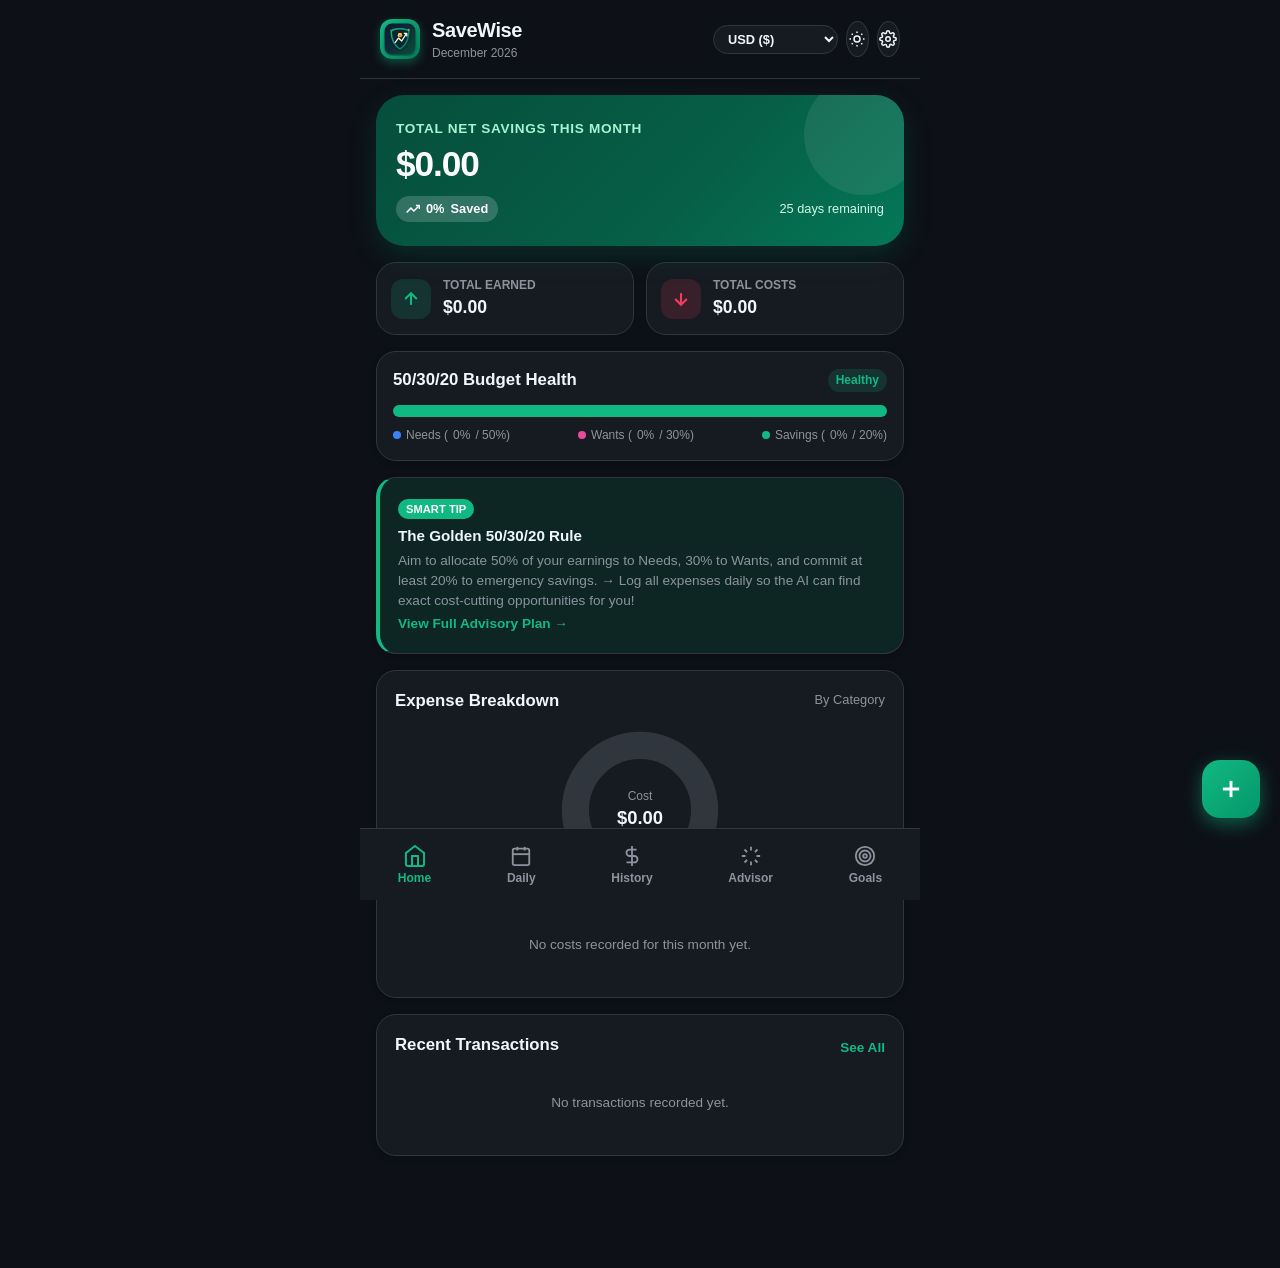
==== www/index.html @ 04291420 "feat: initial commit for SaveWise app" ====
<!DOCTYPE html>
<html lang="en">
<head>
  <meta charset="UTF-8">
  <meta name="viewport" content="width=device-width, initial-scale=1.0, maximum-scale=1.0, user-scalable=no, viewport-fit=cover">
  <meta name="theme-color" content="#10b981">
  <meta name="apple-mobile-web-app-capable" content="yes">
  <meta name="apple-mobile-web-app-status-bar-style" content="black-translucent">
  <title>SaveWise: Smart Finance &amp; Budget Planner</title>
  <link rel="manifest" href="manifest.json">
  <link rel="stylesheet" href="styles.css">
</head>
<body class="dark-theme">
  <div id="app" class="app-container">

    <!-- Top App Bar -->
    <header class="top-bar">
      <div class="brand">
        <div class="brand-icon">
          <img src="icons/logo.svg" alt="SaveWise Logo" width="34" height="34" style="display:block;border-radius:8px;">
        </div>
        <div>
          <h1 class="app-title">SaveWise</h1>
          <span class="app-subtitle" id="currentDateDisplay">October 2026</span>
        </div>
      </div>
      <div class="top-actions">
        <select id="currencySelector" class="currency-select" title="Change Currency">
          <option value="$" selected>USD ($)</option>
          <option value="৳">BDT (৳)</option>
          <option value="₹">INR (₹)</option>
          <option value="€">EUR (€)</option>
          <option value="£">GBP (£)</option>
          <option value="₨">PKR (₨)</option>
          <option value="C$">CAD (C$)</option>
          <option value="A$">AUD (A$)</option>
          <option value="د.إ">AED (د.إ)</option>
        </select>
        <button id="themeToggleBtn" class="icon-btn" title="Toggle Theme" aria-label="Toggle Theme">
          <svg class="sun-icon" viewBox="0 0 24 24" fill="none" stroke="currentColor" stroke-width="2"><circle cx="12" cy="12" r="4"/><path d="M12 2v2M12 20v2M4.93 4.93l1.41 1.41M17.66 17.66l1.41 1.41M2 12h2M20 12h2M6.34 17.66l-1.41 1.41M19.07 4.93l-1.41 1.41"/></svg>
        </button>
        <button id="settingsBtn" class="icon-btn" title="Settings & Backup" aria-label="Settings">
          <svg viewBox="0 0 24 24" fill="none" stroke="currentColor" stroke-width="2"><circle cx="12" cy="12" r="3"/><path d="M19.4 15a1.65 1.65 0 0 0 .33 1.82l.06.06a2 2 0 0 1 0 2.83 2 2 0 0 1-2.83 0l-.06-.06a1.65 1.65 0 0 0-1.82-.33 1.65 1.65 0 0 0-1 1.51V21a2 2 0 0 1-2 2 2 2 0 0 1-2-2v-.09A1.65 1.65 0 0 0 9 19.4a1.65 1.65 0 0 0-1.82.33l-.06.06a2 2 0 0 1-2.83 0 2 2 0 0 1 0-2.83l.06-.06a1.65 1.65 0 0 0 .33-1.82 1.65 1.65 0 0 0-1.51-1H3a2 2 0 0 1-2-2 2 2 0 0 1 2-2h.09A1.65 1.65 0 0 0 4.6 9a1.65 1.65 0 0 0-.33-1.82l-.06-.06a2 2 0 0 1 0-2.83 2 2 0 0 1 2.83 0l.06.06a1.65 1.65 0 0 0 1.82.33H9a1.65 1.65 0 0 0 1-1.51V3a2 2 0 0 1 2-2 2 2 0 0 1 2 2v.09a1.65 1.65 0 0 0 1 1.51 1.65 1.65 0 0 0 1.82-.33l.06-.06a2 2 0 0 1 2.83 0 2 2 0 0 1 0 2.83l-.06.06a1.65 1.65 0 0 0-.33 1.82V9a1.65 1.65 0 0 0 1.51 1H21a2 2 0 0 1 2 2 2 2 0 0 1-2 2h-.09a1.65 1.65 0 0 0-1.51 1z"/></svg>
        </button>
      </div>
    </header>

    <!-- Main Content Area -->
    <main class="content-area">

      <!-- TAB 1: DASHBOARD -->
      <section id="tab-dashboard" class="tab-pane active">
        <!-- Monthly Financial Cards -->
        <div class="balance-card">
          <div class="balance-label">Total Net Savings this Month</div>
          <div class="balance-amount" id="netSavingsDisplay">$0.00</div>
          <div class="balance-meta">
            <span class="savings-badge" id="savingsRateBadge">
              <svg viewBox="0 0 24 24" fill="none" stroke="currentColor" stroke-width="2.5"><polyline points="23 6 13.5 15.5 8.5 10.5 1 18"/><polyline points="17 6 23 6 23 12"/></svg>
              <span id="savingsRateDisplay">0%</span> Saved
            </span>
            <span class="days-left" id="daysLeftDisplay">30 days left</span>
          </div>
        </div>

        <!-- Earn vs Cost summary cards -->
        <div class="metric-grid">
          <div class="metric-card earn-card" id="filterEarnCard">
            <div class="metric-icon-wrap earn-icon">
              <svg viewBox="0 0 24 24" fill="none" stroke="currentColor" stroke-width="2.5"><line x1="12" y1="19" x2="12" y2="5"/><polyline points="5 12 12 5 19 12"/></svg>
            </div>
            <div>
              <div class="metric-title">Total Earned</div>
              <div class="metric-value" id="totalEarnDisplay">$0.00</div>
            </div>
          </div>
          <div class="metric-card cost-card" id="filterCostCard">
            <div class="metric-icon-wrap cost-icon">
              <svg viewBox="0 0 24 24" fill="none" stroke="currentColor" stroke-width="2.5"><line x1="12" y1="5" x2="12" y2="19"/><polyline points="19 12 12 19 5 12"/></svg>
            </div>
            <div>
              <div class="metric-title">Total Costs</div>
              <div class="metric-value" id="totalCostDisplay">$0.00</div>
            </div>
          </div>
        </div>

        <!-- 50/30/20 Rule Progress Card -->
        <div class="card rule-card">
          <div class="card-header">
            <h3>50/30/20 Budget Health</h3>
            <span class="badge info" id="budgetHealthBadge">On Track</span>
          </div>
          <div class="budget-split-bars">
            <div class="split-segment needs-segment" id="needsBar" style="width: 50%" title="Needs"></div>
            <div class="split-segment wants-segment" id="wantsBar" style="width: 30%" title="Wants"></div>
            <div class="split-segment savings-segment" id="savingsBar" style="width: 20%" title="Savings"></div>
          </div>
          <div class="rule-legend">
            <div class="legend-item"><span class="dot needs-dot"></span> Needs (<span id="needsPctDisplay">0%</span> / 50%)</div>
            <div class="legend-item"><span class="dot wants-dot"></span> Wants (<span id="wantsPctDisplay">0%</span> / 30%)</div>
            <div class="legend-item"><span class="dot savings-dot"></span> Savings (<span id="savingsPctDisplay">0%</span> / 20%)</div>
          </div>
        </div>

        <!-- Quick AI Savings Alert Banner -->
        <div class="card tip-banner" id="dashboardHeroTip">
          <div class="tip-banner-header">
            <div class="tip-chip" id="dashboardTipBadge">Savings Advisor</div>
          </div>
          <div class="tip-banner-body">
            <h4 id="dashboardTipTitle">Smart Advice Loading...</h4>
            <p id="dashboardTipMsg">Start adding your earnings and daily expenses to receive customized cost-cutting suggestions!</p>
          </div>
          <button class="text-link-btn" id="seeAllTipsBtn">View Full Advisory Plan &rarr;</button>
        </div>

        <!-- Category Spending Chart Card -->
        <div class="card chart-card">
          <div class="card-header">
            <h3>Expense Breakdown</h3>
            <span class="subtext">By Category</span>
          </div>
          <div class="chart-container">
            <svg id="categoryDonutChart" viewBox="0 0 100 100" class="donut-svg"></svg>
            <div id="chartCenterText" class="donut-center-text">
              <span class="chart-total-label">Cost</span>
              <span class="chart-total-amount" id="chartTotalAmount">$0</span>
            </div>
          </div>
          <div id="categoryLegendList" class="category-legend-list"></div>
        </div>

        <!-- Recent Transactions -->
        <div class="card">
          <div class="card-header">
            <h3>Recent Transactions</h3>
            <button class="text-link-btn" id="viewAllTxBtn">See All</button>
          </div>
          <div id="recentTxList" class="transaction-list">
            <div class="empty-state">No transactions yet. Tap + to add!</div>
          </div>
        </div>
      </section>

      <!-- TAB 2: DAILY EXPENSES -->
      <section id="tab-daily" class="tab-pane">
        <!-- Daily Tracker Card -->
        <div class="card daily-hero-card">
          <div class="daily-hero-header">
            <div>
              <span class="daily-hero-badge">Today's Expense Tracker</span>
              <h2 id="todayDateHeading">Today</h2>
            </div>
            <button id="editDailyLimitBtn" class="pill-btn" title="Edit Daily Budget">
              Limit: <span id="dailyLimitVal">$25.00</span> ✎
            </button>
          </div>

          <div class="daily-meter">
            <div class="meter-bar">
              <div id="dailySpentBar" class="meter-fill" style="width: 0%"></div>
            </div>
            <div class="meter-stats">
              <div>
                <span class="label">Spent Today:</span>
                <span class="val text-cost" id="todaySpentVal">$0.00</span>
              </div>
              <div>
                <span class="label">Remaining:</span>
                <span class="val text-earn" id="todayRemainingVal">$25.00</span>
              </div>
            </div>
          </div>
        </div>

        <!-- Fast 1-Tap Daily Expense Buttons -->
        <div class="card">
          <div class="card-header">
            <h3>Quick Daily Logging</h3>
            <span class="subtext">1-Tap Frequent Costs</span>
          </div>
          <div class="quick-chips-grid">
            <button class="quick-chip" data-cat="Dining Out" data-name="Coffee / Tea" data-amount="3">
              ☕ Coffee/Tea
            </button>
            <button class="quick-chip" data-cat="Dining Out" data-name="Lunch" data-amount="10">
              🍱 Lunch
            </button>
            <button class="quick-chip" data-cat="Groceries" data-name="Daily Groceries" data-amount="15">
              🛒 Groceries
            </button>
            <button class="quick-chip" data-cat="Transport & Fuel" data-name="Bus/Train/Taxi" data-amount="5">
              🚌 Transport
            </button>
            <button class="quick-chip" data-cat="Dining Out" data-name="Evening Snacks" data-amount="4">
              🍿 Snacks
            </button>
            <button class="quick-chip" data-cat="Utilities & Bills" data-name="Mobile Recharge" data-amount="10">
              📱 Mobile Bill
            </button>
          </div>
        </div>

        <!-- Today's Transactions Log -->
        <div class="card">
          <div class="card-header">
            <h3>Today's Activity Log</h3>
            <span id="todayCountBadge" class="count-badge">0 items</span>
          </div>
          <div id="todayTxList" class="transaction-list">
            <div class="empty-state">No costs recorded for today yet.</div>
          </div>
        </div>
      </section>

      <!-- TAB 3: TRANSACTIONS (CRUD) -->
      <section id="tab-transactions" class="tab-pane">
        <!-- Filter and Search Bar -->
        <div class="filter-controls">
          <div class="search-wrap">
            <svg viewBox="0 0 24 24" fill="none" stroke="currentColor" stroke-width="2"><circle cx="11" cy="11" r="8"/><line x1="21" y1="21" x2="16.65" y2="16.65"/></svg>
            <input type="text" id="txSearchInput" placeholder="Search costs, earnings, notes...">
          </div>
          <div class="filter-row">
            <select id="txTypeFilter" class="filter-select">
              <option value="all">All Types</option>
              <option value="cost">Only Costs (Expenses)</option>
              <option value="earn">Only Earnings (Income)</option>
            </select>
            <select id="txCategoryFilter" class="filter-select">
              <option value="all">All Categories</option>
            </select>
          </div>
          <div class="filter-row">
            <select id="txTimeFilter" class="filter-select">
              <option value="all">All Time</option>
              <option value="this_month" selected>This Month</option>
              <option value="today">Today</option>
              <option value="last_7_days">Last 7 Days</option>
              <option value="last_month">Last Month</option>
            </select>
            <button id="exportCsvBtn" class="pill-btn secondary-btn" title="Export to CSV">
              📥 Export CSV
            </button>
          </div>
        </div>

        <!-- Transaction List -->
        <div class="card">
          <div class="card-header">
            <h3 id="txListHeading">Transactions</h3>
            <span id="txTotalCount" class="subtext">0 records</span>
          </div>
          <div id="allTxList" class="transaction-list">
            <div class="empty-state">No transactions match your filter.</div>
          </div>
        </div>
      </section>

      <!-- TAB 4: ADVISOR & SAVINGS -->
      <section id="tab-advisor" class="tab-pane">
        <!-- Advisory Hero -->
        <div class="card advisor-hero-card">
          <div class="advisor-hero-header">
            <div class="advisor-avatar">
              <svg viewBox="0 0 24 24" fill="none" stroke="currentColor" stroke-width="2"><circle cx="12" cy="12" r="10"/><path d="M9.09 9a3 3 0 0 1 5.83 1c0 2-3 3-3 3"/><line x1="12" y1="17" x2="12.01" y2="17"/></svg>
            </div>
            <div>
              <h2>AI Financial Coach</h2>
              <p>Personalized suggestions to maximize your monthly savings</p>
            </div>
          </div>

          <!-- Month Projection Meter -->
          <div class="projection-grid">
            <div class="projection-box">
              <span class="proj-label">Daily Burn Rate</span>
              <span class="proj-val" id="advDailyBurn">$0.00/day</span>
            </div>
            <div class="projection-box">
              <span class="proj-label">Projected Month-End Savings</span>
              <span class="proj-val text-earn" id="advProjectedSavings">$0.00</span>
            </div>
          </div>
        </div>

        <!-- Actionable Suggestions Feed -->
        <div class="section-title">Actionable Recommendations</div>
        <div id="advisorSuggestionsList" class="suggestions-list">
          <!-- Dynamically populated -->
        </div>

        <!-- Interactive "What-If" Savings Simulator -->
        <div class="card simulator-card">
          <div class="card-header">
            <h3>Interactive Savings Simulator</h3>
            <span class="badge success">What-If Tool</span>
          </div>
          <p class="subtext">Slide to see how reducing discretionary spending boosts your bank balance!</p>

          <div class="sim-slider-group">
            <div class="slider-header">
              <span>Cut Dining Out spending by:</span>
              <strong id="diningCutVal">25%</strong>
            </div>
            <input type="range" id="diningCutSlider" min="0" max="60" step="5" value="25">
          </div>

          <div class="sim-slider-group">
            <div class="slider-header">
              <span>Cut Shopping spending by:</span>
              <strong id="shoppingCutVal">20%</strong>
            </div>
            <input type="range" id="shoppingCutSlider" min="0" max="60" step="5" value="20">
          </div>

          <div class="sim-results">
            <div class="sim-result-box">
              <span>Extra Monthly Savings</span>
              <strong id="simMonthlySaved" class="text-earn">+$0.00</strong>
            </div>
            <div class="sim-result-box highlight">
              <span>Extra in 1 Year</span>
              <strong id="simAnnualSaved" class="text-earn">+$0.00</strong>
            </div>
          </div>
        </div>
      </section>

      <!-- TAB 5: GOALS -->
      <section id="tab-goals" class="tab-pane">
        <div class="card goals-header-card">
          <div class="card-header">
            <div>
              <h2>Target Savings Goals</h2>
              <p class="subtext">Set targets and track milestones towards financial freedom</p>
            </div>
            <button id="addGoalBtn" class="primary-btn sm-btn">+ New Goal</button>
          </div>
        </div>

        <div id="goalsList" class="goals-grid">
          <!-- Dynamically populated goals -->
        </div>
      </section>

    </main>

    <!-- Floating Action Button (FAB) -->
    <button id="mainFab" class="floating-fab" aria-label="Add transaction" title="Add Cost or Earnings">
      <svg viewBox="0 0 24 24" fill="none" stroke="currentColor" stroke-width="2.5"><line x1="12" y1="5" x2="12" y2="19"/><line x1="5" y1="12" x2="19" y2="12"/></svg>
    </button>

    <!-- Bottom Navigation Bar (Material 3 Android style) -->
    <nav class="bottom-nav">
      <button class="nav-item active" data-tab="tab-dashboard">
        <svg viewBox="0 0 24 24" fill="none" stroke="currentColor" stroke-width="2"><path d="M3 9l9-7 9 7v11a2 2 0 0 1-2 2H5a2 2 0 0 1-2-2z"/><polyline points="9 22 9 12 15 12 15 22"/></svg>
        <span>Home</span>
      </button>
      <button class="nav-item" data-tab="tab-daily">
        <svg viewBox="0 0 24 24" fill="none" stroke="currentColor" stroke-width="2"><rect x="3" y="4" width="18" height="18" rx="2" ry="2"/><line x1="16" y1="2" x2="16" y2="6"/><line x1="8" y1="2" x2="8" y2="6"/><line x1="3" y1="10" x2="21" y2="10"/></svg>
        <span>Daily</span>
      </button>
      <button class="nav-item" data-tab="tab-transactions">
        <svg viewBox="0 0 24 24" fill="none" stroke="currentColor" stroke-width="2"><line x1="12" y1="1" x2="12" y2="23"/><path d="M17 5H9.5a3.5 3.5 0 0 0 0 7h5a3.5 3.5 0 0 1 0 7H6"/></svg>
        <span>History</span>
      </button>
      <button class="nav-item" data-tab="tab-advisor">
        <svg viewBox="0 0 24 24" fill="none" stroke="currentColor" stroke-width="2"><path d="M12 2v4M12 18v4M4.93 4.93l2.83 2.83M16.24 16.24l2.83 2.83M2 12h4M18 12h4M4.93 19.07l2.83-2.83M16.24 7.76l2.83-2.83"/></svg>
        <span>Advisor</span>
      </button>
      <button class="nav-item" data-tab="tab-goals">
        <svg viewBox="0 0 24 24" fill="none" stroke="currentColor" stroke-width="2"><circle cx="12" cy="12" r="10"/><circle cx="12" cy="12" r="6"/><circle cx="12" cy="12" r="2"/></svg>
        <span>Goals</span>
      </button>
    </nav>

    <!-- MODAL: ADD / EDIT TRANSACTION -->
    <div id="txModal" class="modal-overlay">
      <div class="modal-sheet">
        <div class="modal-header">
          <h3 id="modalTitle">Record Transaction</h3>
          <button class="close-btn" id="closeTxModalBtn">&times;</button>
        </div>

        <form id="txForm" class="modal-form">
          <input type="hidden" id="editTxId">

          <!-- Type Switcher -->
          <div class="type-toggle-group">
            <button type="button" class="type-toggle-btn active" id="typeCostBtn" data-type="cost">
              🔻 Expense (Cost)
            </button>
            <button type="button" class="type-toggle-btn" id="typeEarnBtn" data-type="earn">
              🟢 Income (Earn)
            </button>
          </div>

          <!-- Amount -->
          <div class="form-group">
            <label for="txAmount">Amount (<span class="currency-label">$</span>)</label>
            <div class="amount-input-wrap">
              <span class="currency-symbol">$</span>
              <input type="number" step="0.01" min="0.01" id="txAmount" placeholder="0.00" required autofocus>
            </div>
          </div>

          <!-- Title / Note -->
          <div class="form-group">
            <label for="txTitle">Description / Item Name</label>
            <input type="text" id="txTitle" placeholder="e.g. Groceries, Freelance project, Lunch" required>
          </div>

          <!-- Category -->
          <div class="form-group">
            <label for="txCategory">Category</label>
            <select id="txCategory" required>
              <!-- Filled dynamically based on type -->
            </select>
          </div>

          <div class="form-row">
            <!-- Date -->
            <div class="form-group flex-1">
              <label for="txDate">Date</label>
              <input type="date" id="txDate" required>
            </div>
            <!-- Payment Mode -->
            <div class="form-group flex-1">
              <label for="txPaymentMethod">Payment Mode</label>
              <select id="txPaymentMethod">
                <option value="Cash">Cash</option>
                <option value="Debit Card">Debit Card</option>
                <option value="Credit Card">Credit Card</option>
                <option value="Mobile Banking">Mobile Banking (bKash/UPI/Venmo)</option>
                <option value="Bank Transfer">Bank Transfer</option>
              </select>
            </div>
          </div>

          <div class="form-actions">
            <button type="button" class="pill-btn secondary-btn" id="cancelTxBtn">Cancel</button>
            <button type="submit" class="primary-btn" id="saveTxBtn">Save Entry</button>
          </div>
        </form>
      </div>
    </div>

    <!-- MODAL: ADD / EDIT GOAL -->
    <div id="goalModal" class="modal-overlay">
      <div class="modal-sheet">
        <div class="modal-header">
          <h3 id="goalModalTitle">New Savings Goal</h3>
          <button class="close-btn" id="closeGoalModalBtn">&times;</button>
        </div>

        <form id="goalForm" class="modal-form">
          <input type="hidden" id="editGoalId">

          <div class="form-group">
            <label for="goalName">Goal Name</label>
            <input type="text" id="goalName" placeholder="e.g. Emergency Fund, New Laptop, Vacation" required>
          </div>

          <div class="form-row">
            <div class="form-group flex-1">
              <label for="goalTarget">Target Amount (<span class="currency-label">$</span>)</label>
              <input type="number" step="1" min="1" id="goalTarget" placeholder="1000" required>
            </div>
            <div class="form-group flex-1">
              <label for="goalSaved">Currently Saved</label>
              <input type="number" step="1" min="0" id="goalSaved" placeholder="0" value="0">
            </div>
          </div>

          <div class="form-group">
            <label for="goalDeadline">Target Date (Optional)</label>
            <input type="date" id="goalDeadline">
          </div>

          <div class="form-actions">
            <button type="button" class="pill-btn secondary-btn" id="cancelGoalBtn">Cancel</button>
            <button type="submit" class="primary-btn">Save Goal</button>
          </div>
        </form>
      </div>
    </div>

    <!-- MODAL: EDIT DAILY LIMIT -->
    <div id="dailyLimitModal" class="modal-overlay">
      <div class="modal-sheet sm-sheet">
        <div class="modal-header">
          <h3>Set Daily Spending Limit</h3>
          <button class="close-btn" id="closeDailyLimitModalBtn">&times;</button>
        </div>
        <div class="modal-form">
          <p class="subtext">Setting a daily spending cap prevents accidental budget leaks and trains consistent savings habits.</p>
          <div class="form-group">
            <label for="customDailyInput">Daily Limit (<span class="currency-label">$</span>)</label>
            <div class="amount-input-wrap">
              <span class="currency-symbol">$</span>
              <input type="number" step="1" min="1" id="customDailyInput" placeholder="25">
            </div>
          </div>
          <div class="form-actions">
            <button type="button" class="pill-btn secondary-btn" id="cancelDailyLimitBtn">Cancel</button>
            <button type="button" class="primary-btn" id="saveDailyLimitBtn">Update Limit</button>
          </div>
        </div>
      </div>
    </div>

    <!-- MODAL: SETTINGS & BACKUP -->
    <div id="settingsModal" class="modal-overlay">
      <div class="modal-sheet">
        <div class="modal-header">
          <h3>Settings & Data Management</h3>
          <button class="close-btn" id="closeSettingsModalBtn">&times;</button>
        </div>
        <div class="settings-content">
          <div class="setting-item">
            <div>
              <strong>Sound Effects</strong>
              <p class="subtext">Pleasant audio feedback when adding and saving</p>
            </div>
            <label class="switch">
              <input type="checkbox" id="soundToggle" checked>
              <span class="slider round"></span>
            </label>
          </div>

          <hr class="divider">

          <div class="setting-item-block">
            <strong>Android APK & Installation</strong>
            <p class="subtext">Install this app natively on your phone or compile the included Android Studio APK package.</p>
            <button class="pill-btn primary-btn mt-2" id="openApkGuideBtn">📲 APK & Installation Guide</button>
          </div>

          <hr class="divider">

          <div class="setting-item-block">
            <strong>Data Backup & Restore</strong>
            <p class="subtext">Your data is stored 100% locally and privately on this device.</p>
            <div class="btn-group mt-2">
              <button class="pill-btn secondary-btn" id="backupDataBtn">💾 Backup to JSON</button>
              <label class="pill-btn secondary-btn file-label" for="restoreFileInput">
                📂 Restore from JSON
              </label>
              <input type="file" id="restoreFileInput" accept=".json" style="display:none">
            </div>
          </div>

          <hr class="divider">

          <div class="setting-item-block">
            <strong>Demo Data</strong>
            <p class="subtext">Populate with realistic sample expenses and income to test all AI savings features immediately.</p>
            <button class="pill-btn secondary-btn mt-2" id="loadSampleDataBtn">✨ Load Demo Data</button>
          </div>

          <hr class="divider">

          <div class="setting-item-block">
            <strong class="text-cost">Reset Everything</strong>
            <p class="subtext">Clear all transactions and reset your budget.</p>
            <button class="pill-btn danger-btn mt-2" id="clearAllDataBtn">🗑️ Clear All Data</button>
          </div>
        </div>
      </div>
    </div>

    <!-- MODAL: APK GUIDE -->
    <div id="apkGuideModal" class="modal-overlay">
      <div class="modal-sheet">
        <div class="modal-header">
          <h3>Android APK Installation Guide</h3>
          <button class="close-btn" id="closeApkGuideBtn">&times;</button>
        </div>
        <div class="guide-content">
          <div class="guide-step">
            <div class="step-num">Method 1</div>
            <div class="step-details">
              <strong>Direct Native WebAPK (Fastest - No Android Studio needed)</strong>
              <p>1. Open this app in Google Chrome or Microsoft Edge on your Android phone.</p>
              <p>2. Tap the Chrome menu (⋮) -> Select <strong>"Install app"</strong> or <strong>"Add to Home Screen"</strong>.</p>
              <p>3. Android will automatically compile and install a native <code>.apk</code> on your home screen and app drawer with 100% offline capability.</p>
            </div>
          </div>

          <div class="guide-step">
            <div class="step-num">Method 2</div>
            <div class="step-details">
              <strong>1-Minute Cloud APK Generator (PWABuilder)</strong>
              <p>1. Open <a href="https://www.pwabuilder.com" target="_blank">PWABuilder.com</a>.</p>
              <p>2. Enter your app's URL or upload this folder.</p>
              <p>3. Click <strong>"Generate Android APK"</strong> -> Download signed APK ready for side-loading!</p>
            </div>
          </div>

          <div class="guide-step">
            <div class="step-num">Method 3</div>
            <div class="step-details">
              <strong>Full Android Studio Project (Included in Workspace)</strong>
              <p>The native Android project is located at <code>savewise-app/android/</code>.</p>
              <p>1. Open Android Studio -> Select <strong>Open Project</strong> -> choose <code>savewise-app/android</code>.</p>
              <p>2. Click <strong>Build</strong> -> <strong>Build Bundle(s) / APK(s)</strong> -> <strong>Build APK(s)</strong>.</p>
              <p>3. Your debug/release APK will be generated in <code>app/build/outputs/apk/</code>!</p>
            </div>
          </div>
        </div>
      </div>
    </div>

    <!-- Toast Notification -->
    <div id="toast" class="toast"></div>

  </div>

  <script src="advisory.js"></script>
  <script src="app.js"></script>
</body>
</html>
---- www/styles.css ----
/* ==========================================================================
   SaveWise - Material Design 3 Mobile Theme & Layout
   ========================================================================== */

:root {
  --font-family: -apple-system, BlinkMacSystemFont, "Segoe UI", Roboto, "Helvetica Neue", Arial, sans-serif;
  
  /* Primary & Accents */
  --primary: #10b981;
  --primary-hover: #059669;
  --primary-light: rgba(16, 185, 129, 0.12);
  --earn: #10b981;
  --earn-light: rgba(16, 185, 129, 0.15);
  --cost: #f43f5e;
  --cost-light: rgba(244, 63, 94, 0.15);
  --warning: #f59e0b;
  --warning-light: rgba(245, 158, 11, 0.15);
  --info: #3b82f6;
  --info-light: rgba(59, 130, 246, 0.15);
  
  /* 50/30/20 Rule Colors */
  --needs-color: #3b82f6;
  --wants-color: #ec4899;
  --savings-color: #10b981;

  --border-radius-sm: 8px;
  --border-radius-md: 14px;
  --border-radius-lg: 20px;
  --border-radius-xl: 28px;
  --transition-speed: 0.2s;
  --shadow-sm: 0 2px 6px rgba(0, 0, 0, 0.2);
  --shadow-md: 0 4px 14px rgba(0, 0, 0, 0.3);
  --shadow-lg: 0 8px 24px rgba(0, 0, 0, 0.4);
}

/* Dark Theme (Default) */
body.dark-theme {
  --bg-app: #0d1117;
  --bg-card: #161b22;
  --bg-card-secondary: #21262d;
  --bg-nav: #161b22;
  --border-color: #30363d;
  --text-main: #f0f6fc;
  --text-muted: #8b949e;
  --input-bg: #0d1117;
  --sheet-bg: #161b22;
}

/* Light Theme */
body.light-theme {
  --bg-app: #f4f6f8;
  --bg-card: #ffffff;
  --bg-card-secondary: #f0f3f6;
  --bg-nav: #ffffff;
  --border-color: #e2e8f0;
  --text-main: #0f172a;
  --text-muted: #64748b;
  --input-bg: #f8fafc;
  --sheet-bg: #ffffff;
  --shadow-sm: 0 2px 6px rgba(0, 0, 0, 0.05);
  --shadow-md: 0 4px 14px rgba(0, 0, 0, 0.08);
  --shadow-lg: 0 10px 25px rgba(0, 0, 0, 0.12);
}

* {
  box-sizing: border-box;
  margin: 0;
  padding: 0;
  -webkit-tap-highlight-color: transparent;
}

body {
  font-family: var(--font-family);
  background-color: var(--bg-app);
  color: var(--text-main);
  line-height: 1.45;
  user-select: none;
  overflow-x: hidden;
  padding-bottom: env(safe-area-inset-bottom, 20px);
}

/* Container */
.app-container {
  max-width: 560px;
  margin: 0 auto;
  min-height: 100vh;
  position: relative;
  display: flex;
  flex-direction: column;
}

/* Top App Bar */
.top-bar {
  display: flex;
  justify-content: space-between;
  align-items: center;
  padding: 16px 20px;
  position: sticky;
  top: 0;
  z-index: 40;
  background-color: var(--bg-app);
  border-bottom: 1px solid var(--border-color);
  backdrop-filter: blur(10px);
}

.brand {
  display: flex;
  align-items: center;
  gap: 12px;
}

.brand-icon {
  width: 40px;
  height: 40px;
  border-radius: 12px;
  background: linear-gradient(135deg, #10b981 0%, #047857 100%);
  display: flex;
  align-items: center;
  justify-content: center;
  color: #fff;
  box-shadow: 0 4px 10px rgba(16, 185, 129, 0.35);
}

.brand-icon svg {
  width: 24px;
  height: 24px;
}

.app-title {
  font-size: 1.25rem;
  font-weight: 700;
  letter-spacing: -0.02em;
}

.app-subtitle {
  font-size: 0.75rem;
  color: var(--text-muted);
  display: block;
}

.top-actions {
  display: flex;
  align-items: center;
  gap: 8px;
}

.currency-select {
  background: var(--bg-card);
  border: 1px solid var(--border-color);
  color: var(--text-main);
  border-radius: 20px;
  padding: 5px 10px;
  font-size: 0.8rem;
  font-weight: 600;
  outline: none;
  cursor: pointer;
}

.icon-btn {
  background: var(--bg-card);
  border: 1px solid var(--border-color);
  color: var(--text-main);
  width: 36px;
  height: 36px;
  border-radius: 50%;
  display: flex;
  align-items: center;
  justify-content: center;
  cursor: pointer;
  transition: transform var(--transition-speed);
}

.icon-btn:active {
  transform: scale(0.92);
}

.icon-btn svg {
  width: 18px;
  height: 18px;
}

/* Content Area */
.content-area {
  flex: 1;
  padding: 16px;
  padding-bottom: 96px; /* Room for Bottom Nav */
}

.tab-pane {
  display: none;
  animation: fadeIn 0.25s ease-in-out;
}

.tab-pane.active {
  display: block;
}

@keyframes fadeIn {
  from { opacity: 0; transform: translateY(6px); }
  to { opacity: 1; transform: translateY(0); }
}

/* Cards */
.card {
  background: var(--bg-card);
  border: 1px solid var(--border-color);
  border-radius: var(--border-radius-lg);
  padding: 18px;
  margin-bottom: 16px;
  box-shadow: var(--shadow-sm);
}

.card-header {
  display: flex;
  justify-content: space-between;
  align-items: center;
  margin-bottom: 12px;
}

.card-header h2, .card-header h3 {
  font-size: 1.05rem;
  font-weight: 600;
}

.subtext {
  font-size: 0.8rem;
  color: var(--text-muted);
}

/* Balance Hero Card */
.balance-card {
  background: linear-gradient(135deg, #064e3b 0%, #065f46 60%, #047857 100%);
  color: #ffffff;
  border-radius: var(--border-radius-xl);
  padding: 24px 20px;
  margin-bottom: 16px;
  box-shadow: 0 10px 25px rgba(6, 78, 59, 0.4);
  position: relative;
  overflow: hidden;
}

.balance-card::after {
  content: '';
  position: absolute;
  top: -20px;
  right: -20px;
  width: 120px;
  height: 120px;
  background: rgba(255, 255, 255, 0.08);
  border-radius: 50%;
  pointer-events: none;
}

.balance-label {
  font-size: 0.85rem;
  color: #a7f3d0;
  text-transform: uppercase;
  letter-spacing: 0.05em;
  font-weight: 600;
  margin-bottom: 6px;
}

.balance-amount {
  font-size: 2.2rem;
  font-weight: 800;
  letter-spacing: -0.03em;
  line-height: 1.1;
  margin-bottom: 12px;
}

.balance-meta {
  display: flex;
  justify-content: space-between;
  align-items: center;
}

.savings-badge {
  background: rgba(255, 255, 255, 0.18);
  backdrop-filter: blur(8px);
  padding: 4px 10px;
  border-radius: 20px;
  font-size: 0.8rem;
  font-weight: 600;
  display: inline-flex;
  align-items: center;
  gap: 6px;
}

.savings-badge svg {
  width: 14px;
  height: 14px;
}

.days-left {
  font-size: 0.8rem;
  color: #d1fae5;
}

/* Metric Grid */
.metric-grid {
  display: grid;
  grid-template-columns: 1fr 1fr;
  gap: 12px;
  margin-bottom: 16px;
}

.metric-card {
  background: var(--bg-card);
  border: 1px solid var(--border-color);
  border-radius: var(--border-radius-lg);
  padding: 14px;
  display: flex;
  align-items: center;
  gap: 12px;
}

.metric-icon-wrap {
  width: 40px;
  height: 40px;
  border-radius: 12px;
  display: flex;
  align-items: center;
  justify-content: center;
}

.earn-icon {
  background: var(--earn-light);
  color: var(--earn);
}

.cost-icon {
  background: var(--cost-light);
  color: var(--cost);
}

.metric-icon-wrap svg {
  width: 20px;
  height: 20px;
}

.metric-title {
  font-size: 0.75rem;
  color: var(--text-muted);
  text-transform: uppercase;
  font-weight: 600;
}

.metric-value {
  font-size: 1.1rem;
  font-weight: 700;
}

.text-earn { color: var(--earn); }
.text-cost { color: var(--cost); }

/* 50/30/20 Rule Card */
.rule-card {
  padding: 16px;
}

.budget-split-bars {
  height: 12px;
  width: 100%;
  background: var(--bg-card-secondary);
  border-radius: 10px;
  display: flex;
  overflow: hidden;
  margin: 12px 0 10px;
}

.split-segment {
  height: 100%;
  transition: width 0.4s ease;
}

.needs-segment { background-color: var(--needs-color); }
.wants-segment { background-color: var(--wants-color); }
.savings-segment { background-color: var(--savings-color); }

.rule-legend {
  display: flex;
  justify-content: space-between;
  flex-wrap: wrap;
  gap: 8px;
  font-size: 0.75rem;
  color: var(--text-muted);
}

.legend-item {
  display: flex;
  align-items: center;
  gap: 5px;
}

.dot {
  width: 8px;
  height: 8px;
  border-radius: 50%;
  display: inline-block;
}

.needs-dot { background-color: var(--needs-color); }
.wants-dot { background-color: var(--wants-color); }
.savings-dot { background-color: var(--savings-color); }

/* Tip Banner */
.tip-banner {
  border-left: 4px solid var(--primary);
  background: var(--primary-light);
}

.tip-chip {
  background: var(--primary);
  color: #fff;
  font-size: 0.7rem;
  font-weight: 700;
  padding: 2px 8px;
  border-radius: 12px;
  display: inline-block;
  margin-bottom: 6px;
  text-transform: uppercase;
}

.tip-banner-body h4 {
  font-size: 0.95rem;
  font-weight: 700;
  margin-bottom: 4px;
}

.tip-banner-body p {
  font-size: 0.85rem;
  color: var(--text-muted);
}

.text-link-btn {
  background: none;
  border: none;
  color: var(--primary);
  font-weight: 600;
  font-size: 0.85rem;
  cursor: pointer;
  padding: 6px 0 0;
  display: inline-block;
}

/* Category Chart Card */
.chart-container {
  position: relative;
  width: 170px;
  height: 170px;
  margin: 10px auto 16px;
}

.donut-svg {
  width: 100%;
  height: 100%;
  transform: rotate(-90deg);
}

.donut-center-text {
  position: absolute;
  top: 50%;
  left: 50%;
  transform: translate(-50%, -50%);
  text-align: center;
  pointer-events: none;
}

.chart-total-label {
  font-size: 0.75rem;
  color: var(--text-muted);
  display: block;
}

.chart-total-amount {
  font-size: 1.15rem;
  font-weight: 700;
}

.category-legend-list {
  display: flex;
  flex-direction: column;
  gap: 8px;
  margin-top: 10px;
}

.legend-row {
  display: flex;
  justify-content: space-between;
  align-items: center;
  font-size: 0.85rem;
}

.legend-left {
  display: flex;
  align-items: center;
  gap: 8px;
}

.legend-color-box {
  width: 10px;
  height: 10px;
  border-radius: 3px;
}

/* Daily Hero */
.daily-hero-card {
  background: linear-gradient(135deg, #1e293b 0%, #0f172a 100%);
  color: #fff;
  border-color: #334155;
}

.daily-hero-header {
  display: flex;
  justify-content: space-between;
  align-items: flex-start;
  margin-bottom: 16px;
}

.daily-hero-badge {
  font-size: 0.75rem;
  color: #94a3b8;
  text-transform: uppercase;
  font-weight: 600;
}

.pill-btn {
  background: var(--bg-card-secondary);
  border: 1px solid var(--border-color);
  color: var(--text-main);
  padding: 6px 12px;
  border-radius: 20px;
  font-size: 0.8rem;
  font-weight: 600;
  cursor: pointer;
}

.pill-btn:active {
  transform: scale(0.96);
}

.meter-bar {
  height: 14px;
  background: #334155;
  border-radius: 10px;
  overflow: hidden;
  margin-bottom: 10px;
}

.meter-fill {
  height: 100%;
  background: var(--primary);
  border-radius: 10px;
  transition: width 0.3s ease, background-color 0.3s ease;
}

.meter-stats {
  display: flex;
  justify-content: space-between;
  font-size: 0.85rem;
}

.meter-stats .label {
  color: #94a3b8;
  margin-right: 4px;
}

.meter-stats .val {
  font-weight: 700;
}

/* Quick Chips */
.quick-chips-grid {
  display: grid;
  grid-template-columns: repeat(2, 1fr);
  gap: 10px;
}

.quick-chip {
  background: var(--bg-card-secondary);
  border: 1px solid var(--border-color);
  color: var(--text-main);
  padding: 12px;
  border-radius: var(--border-radius-md);
  font-size: 0.85rem;
  font-weight: 600;
  text-align: left;
  cursor: pointer;
  transition: all 0.15s;
}

.quick-chip:active {
  transform: scale(0.96);
  background: var(--primary-light);
  border-color: var(--primary);
}

/* Transaction List */
.transaction-list {
  display: flex;
  flex-direction: column;
  gap: 10px;
}

.transaction-item {
  display: flex;
  align-items: center;
  justify-content: space-between;
  padding: 10px 12px;
  border-radius: var(--border-radius-md);
  background: var(--bg-card-secondary);
  transition: transform var(--transition-speed);
}

.transaction-item:active {
  transform: scale(0.98);
}

.tx-left {
  display: flex;
  align-items: center;
  gap: 12px;
}

.tx-icon-wrap {
  width: 36px;
  height: 36px;
  border-radius: 10px;
  display: flex;
  align-items: center;
  justify-content: center;
  font-size: 1.1rem;
}

.tx-title {
  font-weight: 600;
  font-size: 0.9rem;
}

.tx-meta {
  font-size: 0.75rem;
  color: var(--text-muted);
}

.tx-right {
  text-align: right;
  display: flex;
  flex-direction: column;
  align-items: flex-end;
}

.tx-amount {
  font-size: 0.95rem;
  font-weight: 700;
}

.tx-actions {
  display: flex;
  gap: 6px;
  margin-top: 4px;
}

.tx-action-btn {
  background: none;
  border: none;
  color: var(--text-muted);
  cursor: pointer;
  font-size: 0.75rem;
  padding: 2px 4px;
}

.tx-action-btn:hover {
  color: var(--text-main);
}

.empty-state {
  text-align: center;
  padding: 24px 10px;
  color: var(--text-muted);
  font-size: 0.85rem;
}

/* Filter Controls */
.filter-controls {
  margin-bottom: 14px;
  display: flex;
  flex-direction: column;
  gap: 10px;
}

.search-wrap {
  position: relative;
  display: flex;
  align-items: center;
}

.search-wrap svg {
  position: absolute;
  left: 14px;
  width: 18px;
  height: 18px;
  color: var(--text-muted);
}

.search-wrap input {
  width: 100%;
  padding: 10px 14px 10px 40px;
  background: var(--bg-card);
  border: 1px solid var(--border-color);
  border-radius: var(--border-radius-md);
  color: var(--text-main);
  outline: none;
  font-size: 0.85rem;
}

.filter-row {
  display: flex;
  gap: 10px;
}

.filter-select {
  flex: 1;
  background: var(--bg-card);
  border: 1px solid var(--border-color);
  border-radius: var(--border-radius-md);
  color: var(--text-main);
  padding: 8px 12px;
  font-size: 0.8rem;
  outline: none;
}

/* Advisor Tab */
.advisor-hero-card {
  background: linear-gradient(135deg, #312e81 0%, #1e1b4b 100%);
  color: #fff;
  border-color: #4338ca;
}

.advisor-hero-header {
  display: flex;
  align-items: center;
  gap: 14px;
  margin-bottom: 16px;
}

.advisor-avatar {
  width: 44px;
  height: 44px;
  background: #4f46e5;
  border-radius: 50%;
  display: flex;
  align-items: center;
  justify-content: center;
}

.advisor-avatar svg {
  width: 24px;
  height: 24px;
  color: #fff;
}

.projection-grid {
  display: grid;
  grid-template-columns: 1fr 1fr;
  gap: 10px;
}

.projection-box {
  background: rgba(255, 255, 255, 0.08);
  border-radius: var(--border-radius-md);
  padding: 12px;
}

.proj-label {
  font-size: 0.75rem;
  color: #c7d2fe;
  display: block;
}

.proj-val {
  font-size: 1.1rem;
  font-weight: 700;
}

.section-title {
  font-size: 0.95rem;
  font-weight: 700;
  margin: 16px 0 10px;
  color: var(--text-main);
}

.suggestions-list {
  display: flex;
  flex-direction: column;
  gap: 12px;
  margin-bottom: 16px;
}

.suggestion-card {
  background: var(--bg-card);
  border: 1px solid var(--border-color);
  border-radius: var(--border-radius-lg);
  padding: 16px;
  box-shadow: var(--shadow-sm);
}

.suggestion-card.critical {
  border-left: 5px solid var(--cost);
}

.suggestion-card.warning {
  border-left: 5px solid var(--warning);
}

.suggestion-card.info {
  border-left: 5px solid var(--info);
}

.suggestion-card.success {
  border-left: 5px solid var(--earn);
}

.sug-header {
  display: flex;
  justify-content: space-between;
  align-items: center;
  margin-bottom: 6px;
}

.sug-badge {
  font-size: 0.7rem;
  font-weight: 700;
  padding: 2px 8px;
  border-radius: 12px;
  text-transform: uppercase;
}

.sug-badge.critical { background: var(--cost-light); color: var(--cost); }
.sug-badge.warning { background: var(--warning-light); color: var(--warning); }
.sug-badge.info { background: var(--info-light); color: var(--info); }
.sug-badge.success { background: var(--earn-light); color: var(--earn); }

.sug-title {
  font-size: 0.95rem;
  font-weight: 700;
  margin-bottom: 4px;
}

.sug-msg {
  font-size: 0.85rem;
  color: var(--text-muted);
  margin-bottom: 8px;
}

.sug-action {
  background: var(--bg-card-secondary);
  border-radius: var(--border-radius-sm);
  padding: 8px 10px;
  font-size: 0.8rem;
  color: var(--text-main);
  border-left: 3px solid var(--primary);
}

/* Simulator Card */
.simulator-card {
  margin-top: 16px;
}

.sim-slider-group {
  margin: 16px 0;
}

.slider-header {
  display: flex;
  justify-content: space-between;
  font-size: 0.85rem;
  margin-bottom: 6px;
}

input[type="range"] {
  width: 100%;
  accent-color: var(--primary);
}

.sim-results {
  display: grid;
  grid-template-columns: 1fr 1fr;
  gap: 12px;
  margin-top: 14px;
}

.sim-result-box {
  background: var(--bg-card-secondary);
  border-radius: var(--border-radius-md);
  padding: 12px;
  text-align: center;
}

.sim-result-box.highlight {
  background: var(--primary-light);
  border: 1px solid var(--primary);
}

.sim-result-box span {
  font-size: 0.75rem;
  color: var(--text-muted);
  display: block;
}

.sim-result-box strong {
  font-size: 1.15rem;
}

/* Goals Grid */
.goals-grid {
  display: flex;
  flex-direction: column;
  gap: 12px;
}

.goal-card {
  background: var(--bg-card);
  border: 1px solid var(--border-color);
  border-radius: var(--border-radius-lg);
  padding: 16px;
}

.goal-header {
  display: flex;
  justify-content: space-between;
  align-items: flex-start;
  margin-bottom: 10px;
}

.goal-name {
  font-size: 1rem;
  font-weight: 700;
}

.goal-deadline {
  font-size: 0.75rem;
  color: var(--text-muted);
}

.goal-bar {
  height: 10px;
  background: var(--bg-card-secondary);
  border-radius: 8px;
  overflow: hidden;
  margin-bottom: 8px;
}

.goal-bar-fill {
  height: 100%;
  background: var(--primary);
  border-radius: 8px;
  transition: width 0.4s ease;
}

.goal-stats {
  display: flex;
  justify-content: space-between;
  font-size: 0.8rem;
  color: var(--text-muted);
}

.goal-quick-add-btn {
  margin-top: 8px;
  width: 100%;
  padding: 8px;
  border-radius: var(--border-radius-sm);
  background: var(--bg-card-secondary);
  border: 1px dashed var(--border-color);
  color: var(--primary);
  font-size: 0.8rem;
  font-weight: 600;
  cursor: pointer;
}

/* Floating Action Button (FAB) */
.floating-fab {
  position: fixed;
  bottom: 82px;
  right: 20px;
  width: 58px;
  height: 58px;
  border-radius: 18px;
  background: linear-gradient(135deg, #10b981 0%, #059669 100%);
  color: #fff;
  border: none;
  box-shadow: 0 6px 18px rgba(16, 185, 129, 0.45);
  display: flex;
  align-items: center;
  justify-content: center;
  cursor: pointer;
  z-index: 50;
  transition: transform var(--transition-speed), box-shadow var(--transition-speed);
}

.floating-fab:active {
  transform: scale(0.92);
}

.floating-fab svg {
  width: 28px;
  height: 28px;
}

/* Bottom Navigation Bar (Android M3 style) */
.bottom-nav {
  position: fixed;
  bottom: 0;
  left: 50%;
  transform: translateX(-50%);
  width: 100%;
  max-width: 560px;
  height: 72px;
  background: var(--bg-nav);
  border-top: 1px solid var(--border-color);
  display: flex;
  justify-content: space-around;
  align-items: center;
  z-index: 45;
  padding-bottom: env(safe-area-inset-bottom, 0px);
  backdrop-filter: blur(12px);
}

.nav-item {
  background: none;
  border: none;
  color: var(--text-muted);
  display: flex;
  flex-direction: column;
  align-items: center;
  gap: 4px;
  font-size: 0.75rem;
  font-weight: 600;
  cursor: pointer;
  padding: 8px 12px;
  border-radius: 16px;
  transition: color 0.15s, background-color 0.15s;
}

.nav-item svg {
  width: 22px;
  height: 22px;
  transition: transform 0.15s;
}

.nav-item.active {
  color: var(--primary);
}

.nav-item.active svg {
  transform: scale(1.1);
}

/* Modals & Bottom Sheets */
.modal-overlay {
  position: fixed;
  top: 0;
  left: 0;
  right: 0;
  bottom: 0;
  background: rgba(0, 0, 0, 0.65);
  z-index: 100;
  display: none;
  justify-content: center;
  align-items: flex-end;
  backdrop-filter: blur(4px);
}

.modal-overlay.active {
  display: flex;
  animation: modalFadeIn 0.2s ease;
}

@keyframes modalFadeIn {
  from { opacity: 0; }
  to { opacity: 1; }
}

.modal-sheet {
  background: var(--sheet-bg);
  width: 100%;
  max-width: 560px;
  max-height: 90vh;
  overflow-y: auto;
  border-radius: 24px 24px 0 0;
  padding: 20px;
  box-shadow: var(--shadow-lg);
  animation: slideUp 0.25s cubic-bezier(0.16, 1, 0.3, 1);
}

.modal-sheet.sm-sheet {
  max-width: 480px;
}

@keyframes slideUp {
  from { transform: translateY(100%); }
  to { transform: translateY(0); }
}

.modal-header {
  display: flex;
  justify-content: space-between;
  align-items: center;
  margin-bottom: 16px;
}

.modal-header h3 {
  font-size: 1.15rem;
  font-weight: 700;
}

.close-btn {
  background: none;
  border: none;
  color: var(--text-muted);
  font-size: 1.5rem;
  line-height: 1;
  cursor: pointer;
}

/* Form Styling */
.modal-form {
  display: flex;
  flex-direction: column;
  gap: 14px;
}

.type-toggle-group {
  display: grid;
  grid-template-columns: 1fr 1fr;
  gap: 8px;
  background: var(--bg-card-secondary);
  padding: 4px;
  border-radius: var(--border-radius-md);
}

.type-toggle-btn {
  background: none;
  border: none;
  color: var(--text-muted);
  font-size: 0.85rem;
  font-weight: 600;
  padding: 10px;
  border-radius: var(--border-radius-sm);
  cursor: pointer;
  transition: all 0.2s;
}

.type-toggle-btn.active {
  background: var(--bg-card);
  color: var(--text-main);
  box-shadow: var(--shadow-sm);
}

#typeCostBtn.active {
  color: var(--cost);
}

#typeEarnBtn.active {
  color: var(--earn);
}

.form-group {
  display: flex;
  flex-direction: column;
  gap: 6px;
}

.form-group label {
  font-size: 0.8rem;
  font-weight: 600;
  color: var(--text-muted);
}

.form-row {
  display: flex;
  gap: 10px;
}

.flex-1 { flex: 1; }

.amount-input-wrap {
  position: relative;
  display: flex;
  align-items: center;
}

.amount-input-wrap .currency-symbol {
  position: absolute;
  left: 14px;
  font-size: 1.3rem;
  font-weight: 700;
  color: var(--text-muted);
}

.amount-input-wrap input {
  padding-left: 36px !important;
  font-size: 1.3rem !important;
  font-weight: 700;
}

input[type="text"],
input[type="number"],
input[type="date"],
select {
  width: 100%;
  background: var(--input-bg);
  border: 1px solid var(--border-color);
  border-radius: var(--border-radius-md);
  color: var(--text-main);
  padding: 11px 14px;
  font-size: 0.95rem;
  outline: none;
  font-family: inherit;
}

input:focus, select:focus {
  border-color: var(--primary);
}

.form-actions {
  display: flex;
  justify-content: flex-end;
  gap: 10px;
  margin-top: 10px;
}

.primary-btn {
  background: var(--primary);
  color: #fff;
  border: none;
  padding: 11px 20px;
  border-radius: var(--border-radius-md);
  font-weight: 600;
  font-size: 0.9rem;
  cursor: pointer;
}

.primary-btn:active {
  background: var(--primary-hover);
}

.sm-btn {
  padding: 6px 14px;
  font-size: 0.8rem;
}

.secondary-btn {
  background: var(--bg-card-secondary);
  border: 1px solid var(--border-color);
  color: var(--text-main);
}

.danger-btn {
  background: var(--cost-light);
  border: 1px solid var(--cost);
  color: var(--cost);
}

.count-badge {
  background: var(--bg-card-secondary);
  padding: 2px 8px;
  border-radius: 12px;
  font-size: 0.75rem;
  color: var(--text-muted);
}

/* Badges */
.badge {
  padding: 3px 8px;
  border-radius: 12px;
  font-size: 0.75rem;
  font-weight: 600;
}

.badge.info { background: var(--info-light); color: var(--info); }
.badge.success { background: var(--earn-light); color: var(--earn); }
.badge.warning { background: var(--warning-light); color: var(--warning); }
.badge.danger { background: var(--cost-light); color: var(--cost); }

/* Settings items */
.settings-content {
  display: flex;
  flex-direction: column;
  gap: 16px;
}

.setting-item {
  display: flex;
  justify-content: space-between;
  align-items: center;
}

.setting-item-block strong {
  display: block;
  font-size: 0.95rem;
}

.divider {
  border: none;
  border-top: 1px solid var(--border-color);
}

.btn-group {
  display: flex;
  gap: 10px;
  flex-wrap: wrap;
}

.file-label {
  cursor: pointer;
  display: inline-block;
}

.mt-2 { margin-top: 8px; }

/* Switch Toggle */
.switch {
  position: relative;
  display: inline-block;
  width: 44px;
  height: 24px;
}

.switch input {
  opacity: 0;
  width: 0;
  height: 0;
}

.slider {
  position: absolute;
  cursor: pointer;
  top: 0; left: 0; right: 0; bottom: 0;
  background-color: var(--bg-card-secondary);
  border: 1px solid var(--border-color);
  transition: 0.2s;
}

.slider:before {
  position: absolute;
  content: "";
  height: 16px;
  width: 16px;
  left: 3px;
  bottom: 3px;
  background-color: var(--text-muted);
  transition: 0.2s;
}

input:checked + .slider {
  background-color: var(--primary);
}

input:checked + .slider:before {
  transform: translateX(20px);
  background-color: white;
}

.slider.round {
  border-radius: 24px;
}

.slider.round:before {
  border-radius: 50%;
}

/* Guide modal */
.guide-content {
  display: flex;
  flex-direction: column;
  gap: 16px;
}

.guide-step {
  background: var(--bg-card-secondary);
  border-radius: var(--border-radius-md);
  padding: 14px;
  display: flex;
  gap: 12px;
}

.step-num {
  background: var(--primary);
  color: #fff;
  font-size: 0.75rem;
  font-weight: 700;
  padding: 4px 8px;
  border-radius: 8px;
  height: fit-content;
  white-space: nowrap;
}

.step-details strong {
  display: block;
  font-size: 0.9rem;
  margin-bottom: 4px;
}

.step-details p {
  font-size: 0.8rem;
  color: var(--text-muted);
  margin-bottom: 4px;
}

.step-details code {
  background: var(--bg-card);
  padding: 2px 5px;
  border-radius: 4px;
  font-family: monospace;
}

/* Toast */
.toast {
  position: fixed;
  bottom: 90px;
  left: 50%;
  transform: translateX(-50%) translateY(50px);
  background: #1f2937;
  color: #fff;
  border: 1px solid #374151;
  padding: 10px 18px;
  border-radius: 30px;
  font-size: 0.85rem;
  font-weight: 500;
  box-shadow: 0 10px 25px rgba(0,0,0,0.4);
  opacity: 0;
  pointer-events: none;
  z-index: 200;
  transition: all 0.25s cubic-bezier(0.16, 1, 0.3, 1);
  white-space: nowrap;
}

.toast.show {
  transform: translateX(-50%) translateY(0);
  opacity: 1;
}
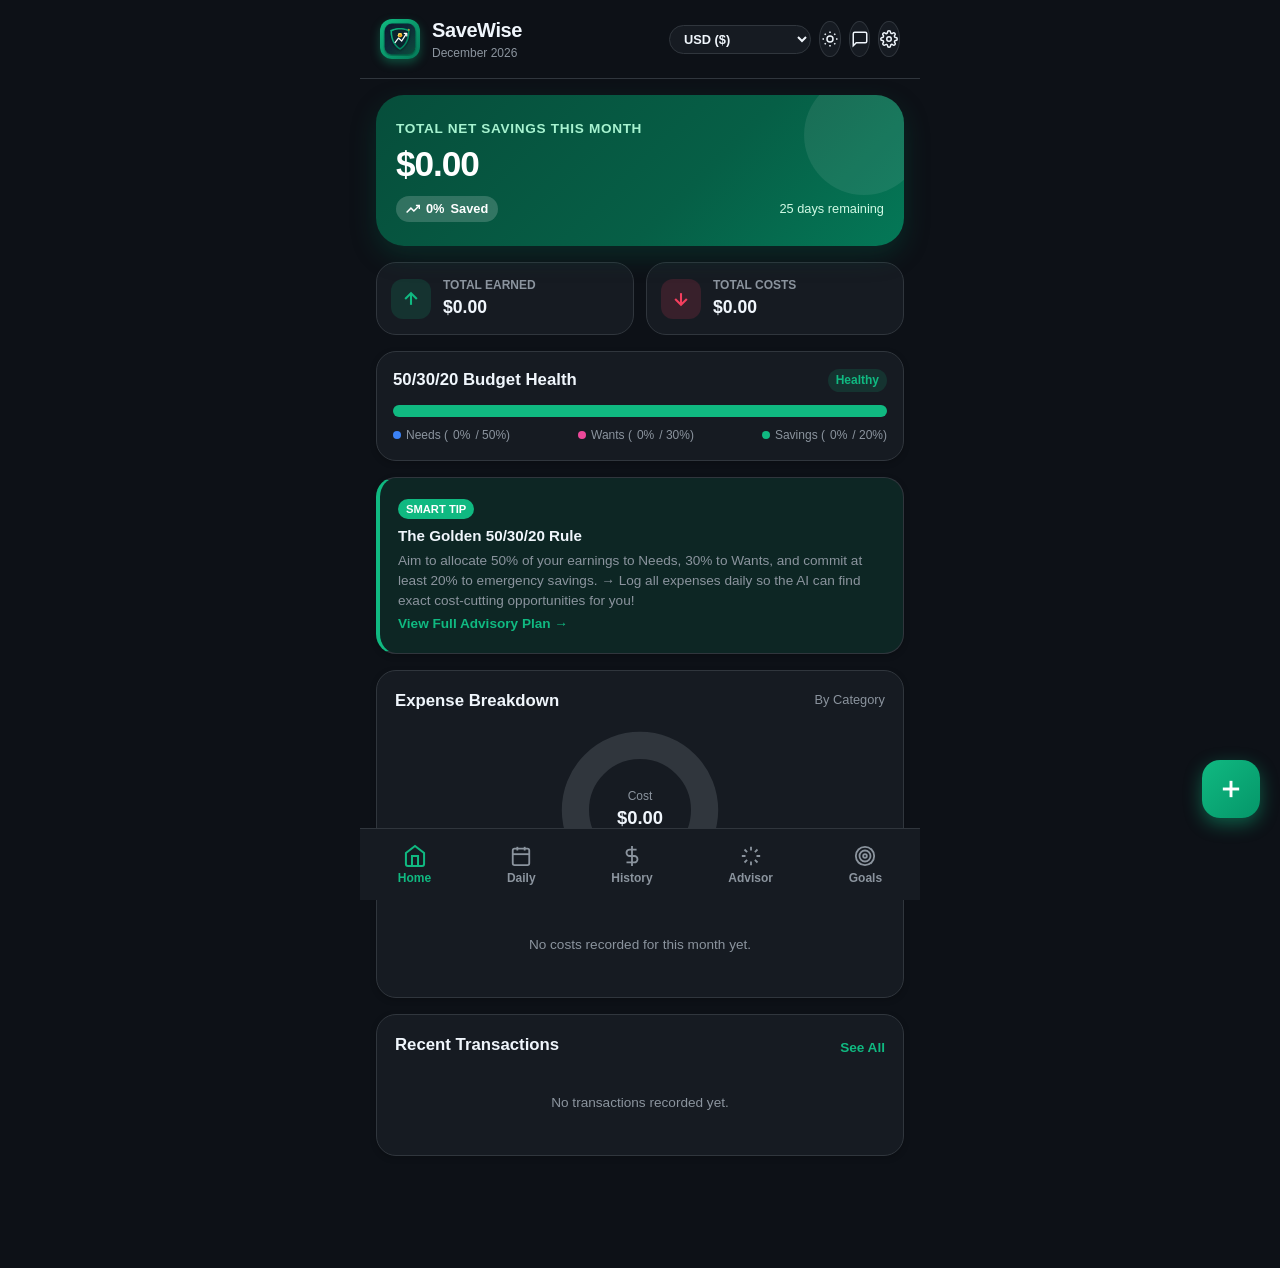
==== commit eb259a70: "feat: add automatic SMS transaction parsing, inbox scanner, and review queue" ====
--- a/www/index.html
+++ b/www/index.html
@@ -38,6 +38,10 @@
         </select>
         <button id="themeToggleBtn" class="icon-btn" title="Toggle Theme" aria-label="Toggle Theme">
           <svg class="sun-icon" viewBox="0 0 24 24" fill="none" stroke="currentColor" stroke-width="2"><circle cx="12" cy="12" r="4"/><path d="M12 2v2M12 20v2M4.93 4.93l1.41 1.41M17.66 17.66l1.41 1.41M2 12h2M20 12h2M6.34 17.66l-1.41 1.41M19.07 4.93l-1.41 1.41"/></svg>
+        </button>
+        <button id="smsSyncBtn" class="icon-btn" title="SMS Auto-Track" aria-label="SMS Sync" style="position:relative;">
+          <svg viewBox="0 0 24 24" fill="none" stroke="currentColor" stroke-width="2"><path d="M21 15a2 2 0 0 1-2 2H7l-4 4V5a2 2 0 0 1 2-2h14a2 2 0 0 1 2 2z"/></svg>
+          <span id="smsBadgeCount" style="display:none;position:absolute;top:-4px;right:-4px;background:#ef4444;color:#fff;font-size:10px;font-weight:bold;border-radius:10px;padding:1px 5px;line-height:14px;border:2px solid #0d1117;">0</span>
         </button>
         <button id="settingsBtn" class="icon-btn" title="Settings & Backup" aria-label="Settings">
           <svg viewBox="0 0 24 24" fill="none" stroke="currentColor" stroke-width="2"><circle cx="12" cy="12" r="3"/><path d="M19.4 15a1.65 1.65 0 0 0 .33 1.82l.06.06a2 2 0 0 1 0 2.83 2 2 0 0 1-2.83 0l-.06-.06a1.65 1.65 0 0 0-1.82-.33 1.65 1.65 0 0 0-1 1.51V21a2 2 0 0 1-2 2 2 2 0 0 1-2-2v-.09A1.65 1.65 0 0 0 9 19.4a1.65 1.65 0 0 0-1.82.33l-.06.06a2 2 0 0 1-2.83 0 2 2 0 0 1 0-2.83l.06-.06a1.65 1.65 0 0 0 .33-1.82 1.65 1.65 0 0 0-1.51-1H3a2 2 0 0 1-2-2 2 2 0 0 1 2-2h.09A1.65 1.65 0 0 0 4.6 9a1.65 1.65 0 0 0-.33-1.82l-.06-.06a2 2 0 0 1 0-2.83 2 2 0 0 1 2.83 0l.06.06a1.65 1.65 0 0 0 1.82.33H9a1.65 1.65 0 0 0 1-1.51V3a2 2 0 0 1 2-2 2 2 0 0 1 2 2v.09a1.65 1.65 0 0 0 1 1.51 1.65 1.65 0 0 0 1.82-.33l.06-.06a2 2 0 0 1 2.83 0 2 2 0 0 1 0 2.83l-.06.06a1.65 1.65 0 0 0-.33 1.82V9a1.65 1.65 0 0 0 1.51 1H21a2 2 0 0 1 2 2 2 2 0 0 1-2 2h-.09a1.65 1.65 0 0 0-1.51 1z"/></svg>
@@ -530,6 +534,15 @@
             </label>
           </div>
 
+          <div class="setting-item-block">
+            <strong>Automatic SMS Sync</strong>
+            <p class="subtext">Auto-detect bank and wallet SMS on your device.</p>
+            <div class="btn-group mt-2">
+              <button class="pill-btn secondary-btn" id="checkSmsPermissionSettingBtn">📱 SMS Permissions</button>
+              <button class="pill-btn secondary-btn" id="openBatteryGuideBtn">🔋 Battery Settings</button>
+            </div>
+          </div>
+
           <hr class="divider">
 
           <div class="setting-item-block">
@@ -613,6 +626,67 @@
       </div>
     </div>
 
+    <!-- MODAL: SMS PERMISSION EXPLANATION (Step 3) -->
+    <div id="smsPermissionModal" class="modal-overlay">
+      <div class="modal-sheet">
+        <div class="modal-header">
+          <h3>⚡ Automatic SMS Tracking</h3>
+          <button class="close-btn" id="closeSmsPermissionBtn">&times;</button>
+        </div>
+        <div style="padding:16px 20px 24px;">
+          <div style="font-size:48px;text-align:center;margin:8px 0 16px;">📱</div>
+          <h4 style="margin:0 0 8px;font-size:16px;text-align:center;color:#10b981;">Private & Zero-Cloud Sync</h4>
+          <p style="color:#8b949e;font-size:13px;line-height:1.5;margin-bottom:16px;text-align:center;">
+            SaveWise reads <strong>only bank and mobile wallet SMS</strong> (bKash, Nagad, Rocket, CellFin, City Bank, EBL, etc.) directly on your device to automatically calculate your debits, credits, and balance.
+          </p>
+          <div style="background:#161b22;border:1px solid #30363d;border-radius:10px;padding:12px;font-size:12px;color:#c9d1d9;margin-bottom:20px;line-height:1.4;">
+            🔒 <strong>100% Offline:</strong> OTPs and personal texts are strictly ignored. Your financial SMS never leave this device.
+          </div>
+          <button class="pill-btn primary-btn" id="grantSmsPermissionBtn" style="width:100%;padding:14px 0;font-size:15px;font-weight:bold;">Enable Auto-Track</button>
+          <button class="pill-btn secondary-btn mt-2" id="skipSmsPermissionBtn" style="width:100%;">Not Now</button>
+        </div>
+      </div>
+    </div>
+
+    <!-- MODAL: PENDING REVIEW (Step 9) -->
+    <div id="pendingReviewModal" class="modal-overlay">
+      <div class="modal-sheet" style="max-height:85vh;display:flex;flex-direction:column;">
+        <div class="modal-header">
+          <h3>📥 Pending SMS Review (<span id="pendingCountDisplay">0</span>)</h3>
+          <button class="close-btn" id="closePendingReviewBtn">&times;</button>
+        </div>
+        <div style="padding:10px 20px 0;display:flex;justify-content:space-between;align-items:center;">
+          <span style="font-size:12px;color:#8b949e;">Review auto-detected transactions</span>
+          <button id="scanMissedSmsBtn" class="pill-btn secondary-btn" style="padding:4px 10px;font-size:12px;">🔄 Scan Missed</button>
+        </div>
+        <div id="pendingReviewList" style="flex:1;overflow-y:auto;padding:12px 20px 20px;">
+          <!-- Dynamically populated -->
+        </div>
+      </div>
+    </div>
+
+    <!-- MODAL: BATTERY OPTIMIZATION GUIDE (Step 12) -->
+    <div id="batteryGuideModal" class="modal-overlay">
+      <div class="modal-sheet">
+        <div class="modal-header">
+          <h3>🔋 Background Auto-Track Guide</h3>
+          <button class="close-btn" id="closeBatteryGuideBtn">&times;</button>
+        </div>
+        <div style="padding:16px 20px 24px;">
+          <p style="color:#8b949e;font-size:13px;line-height:1.5;margin-bottom:14px;">
+            Devices from <strong>Xiaomi (MIUI), Oppo, Vivo, OnePlus, and Samsung</strong> aggressively stop background apps to save battery. To ensure bank SMS are detected instantly:
+          </p>
+          <div style="background:#161b22;border:1px solid #30363d;border-radius:10px;padding:12px;margin-bottom:16px;font-size:12px;color:#c9d1d9;line-height:1.5;">
+            <strong>Recommended Settings:</strong><br>
+            1. <strong>Autostart:</strong> Enable Autostart for <em>SaveWise</em>.<br>
+            2. <strong>Battery Saver:</strong> Set to <em>"No restrictions"</em>.<br>
+            3. <strong>Lock App in Recents:</strong> Swipe down on SaveWise in Recent Apps and lock it.
+          </div>
+          <button class="pill-btn primary-btn" id="openBatterySettingsBtn" style="width:100%;padding:12px 0;">⚙️ Open Battery Settings</button>
+        </div>
+      </div>
+    </div>
+
     <!-- Toast Notification -->
     <div id="toast" class="toast"></div>
 
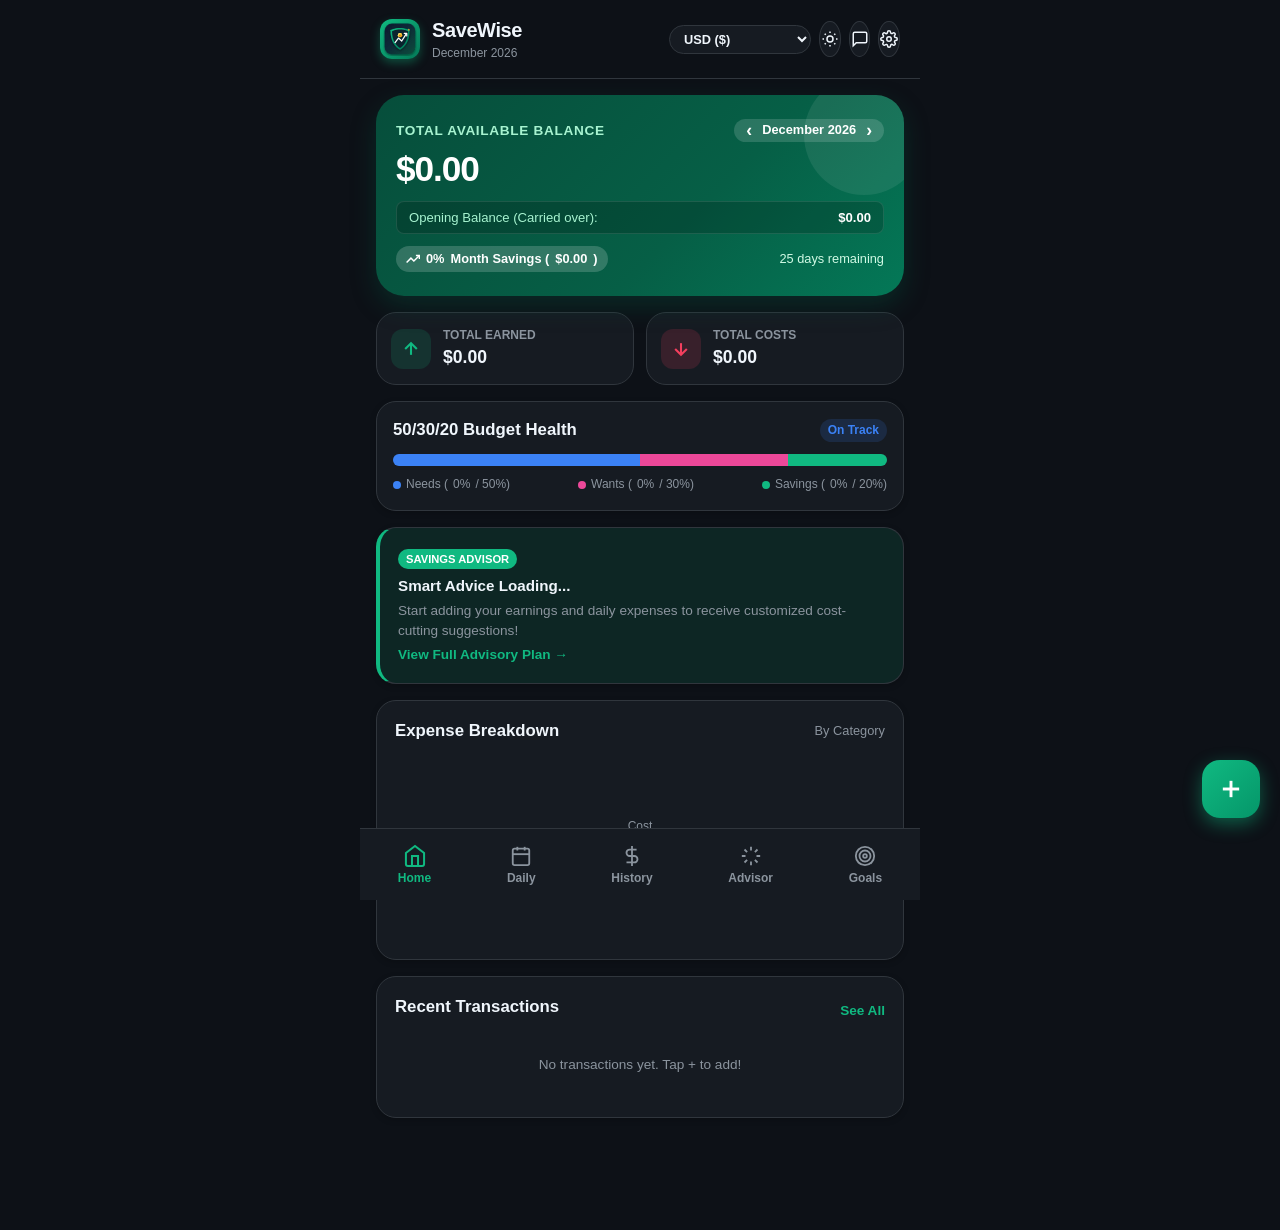
==== commit b407fe7b: "fix(phase1): compute dynamic opening balance and carry-over without storing static values" ====
--- a/www/index.html
+++ b/www/index.html
@@ -56,12 +56,27 @@
       <section id="tab-dashboard" class="tab-pane active">
         <!-- Monthly Financial Cards -->
         <div class="balance-card">
-          <div class="balance-label">Total Net Savings this Month</div>
-          <div class="balance-amount" id="netSavingsDisplay">$0.00</div>
-          <div class="balance-meta">
+          <div style="display:flex;justify-content:space-between;align-items:center;margin-bottom:8px;">
+            <div class="balance-label" style="margin-bottom:0;">Total Available Balance</div>
+            <!-- Month Selector -->
+            <div class="month-selector-wrap">
+              <button id="prevMonthBtn" class="month-nav-btn" title="Previous Month" aria-label="Previous Month">&lsaquo;</button>
+              <span id="selectedMonthLabel" class="selected-month-label">October 2026</span>
+              <button id="nextMonthBtn" class="month-nav-btn" title="Next Month" aria-label="Next Month">&rsaquo;</button>
+            </div>
+          </div>
+          <div class="balance-amount" id="availableBalanceDisplay">$0.00</div>
+
+          <!-- Opening Balance Breakdown Row -->
+          <div class="opening-balance-row">
+            <span class="opening-label">Opening Balance (Carried over):</span>
+            <strong class="opening-amount" id="openingBalanceDisplay">$0.00</strong>
+          </div>
+
+          <div class="balance-meta" style="margin-top:12px;">
             <span class="savings-badge" id="savingsRateBadge">
               <svg viewBox="0 0 24 24" fill="none" stroke="currentColor" stroke-width="2.5"><polyline points="23 6 13.5 15.5 8.5 10.5 1 18"/><polyline points="17 6 23 6 23 12"/></svg>
-              <span id="savingsRateDisplay">0%</span> Saved
+              <span id="savingsRateDisplay">0%</span> Month Savings (<span id="netSavingsDisplay">$0.00</span>)
             </span>
             <span class="days-left" id="daysLeftDisplay">30 days left</span>
           </div>
@@ -693,6 +708,7 @@
   </div>
 
   <script src="advisory.js"></script>
+  <script src="test_carryover.js"></script>
   <script src="app.js"></script>
 </body>
 </html>
--- a/www/styles.css
+++ b/www/styles.css
@@ -274,6 +274,60 @@
   align-items: center;
 }
 
+.month-selector-wrap {
+  display: inline-flex;
+  align-items: center;
+  background: rgba(255, 255, 255, 0.15);
+  border-radius: 20px;
+  padding: 2px 6px;
+  gap: 4px;
+}
+
+.month-nav-btn {
+  background: transparent;
+  border: none;
+  color: #fff;
+  font-size: 1.1rem;
+  font-weight: bold;
+  cursor: pointer;
+  padding: 0 6px;
+  line-height: 1;
+  border-radius: 50%;
+  transition: background 0.15s ease;
+}
+
+.month-nav-btn:active {
+  background: rgba(255, 255, 255, 0.25);
+}
+
+.selected-month-label {
+  font-size: 0.8rem;
+  font-weight: 600;
+  color: #fff;
+  white-space: nowrap;
+}
+
+.opening-balance-row {
+  display: flex;
+  justify-content: space-between;
+  align-items: center;
+  font-size: 0.82rem;
+  background: rgba(0, 0, 0, 0.18);
+  padding: 6px 12px;
+  border-radius: 8px;
+  border: 1px solid rgba(255, 255, 255, 0.1);
+  margin-bottom: 4px;
+}
+
+.opening-label {
+  color: #a7f3d0;
+}
+
+.opening-amount {
+  font-weight: 700;
+  color: #ffffff;
+}
+
 .savings-badge {
   background: rgba(255, 255, 255, 0.18);
   backdrop-filter: blur(8px);
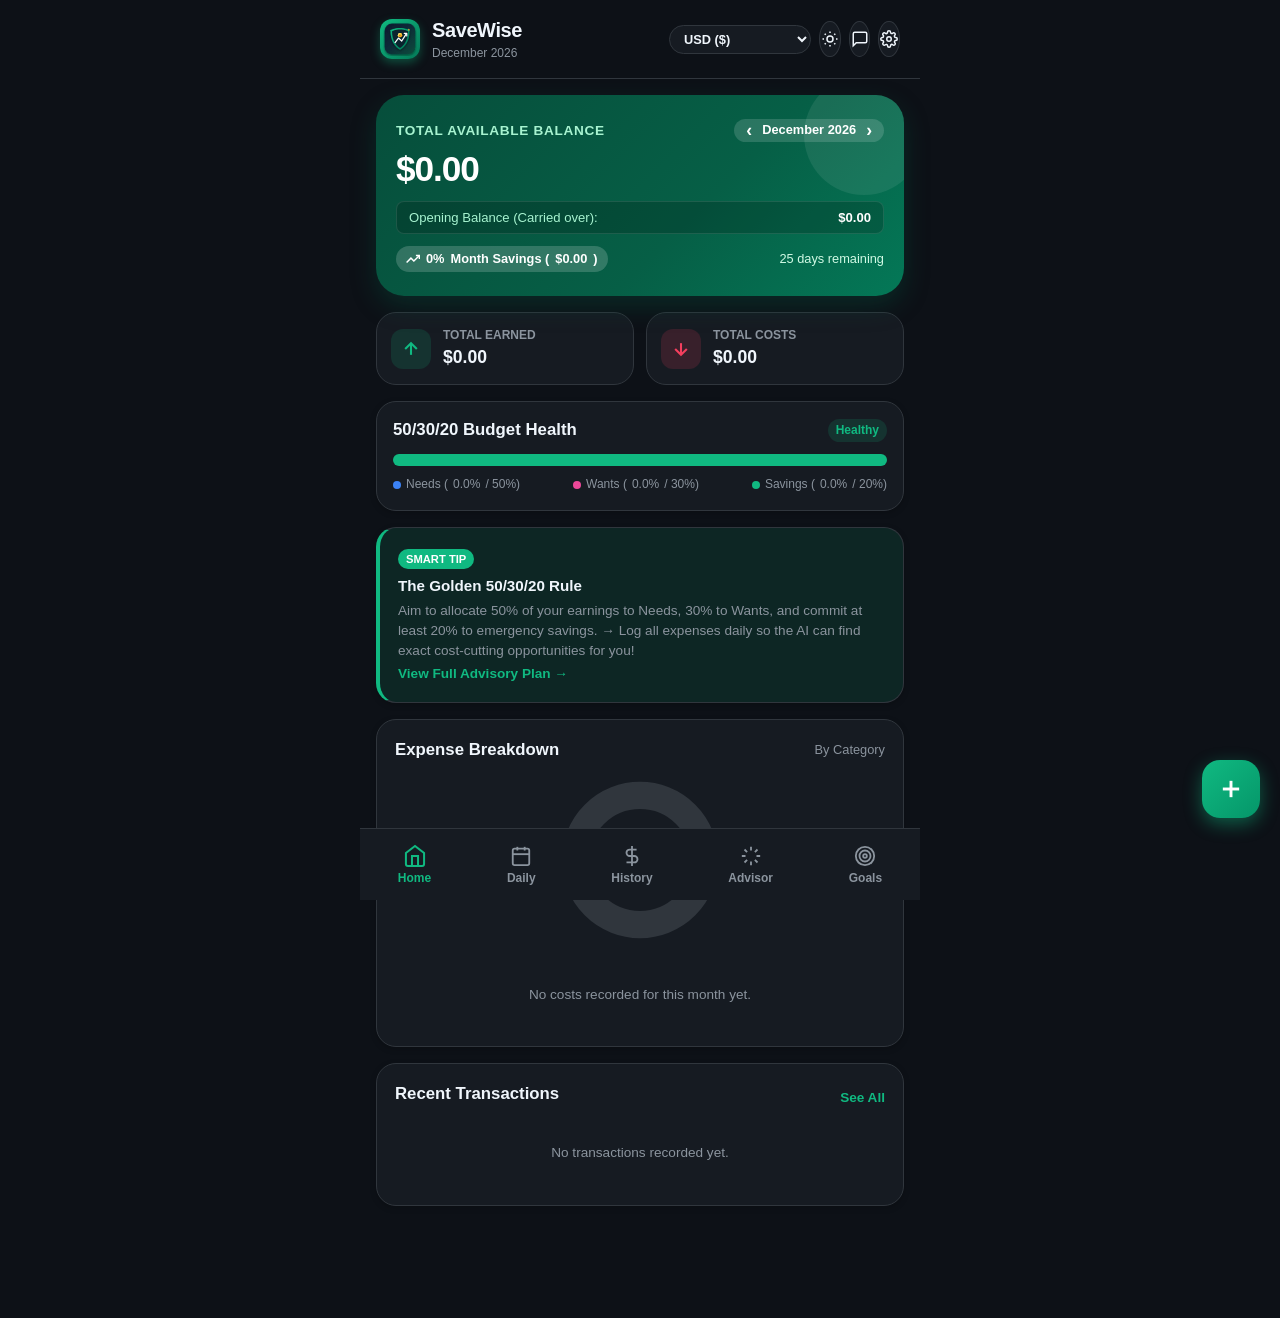
==== commit d52942b7: "feat(phase4-5): implement data protection and enhanced sms auto-tracking with encrypted queue" ====
--- a/www/index.html
+++ b/www/index.html
@@ -549,6 +549,17 @@
             </label>
           </div>
 
+          <div class="setting-item">
+            <div>
+              <strong>App Lock & Screen Protection</strong>
+              <p class="subtext">Require Biometric or device PIN to open. Blocks screenshots & task preview.</p>
+            </div>
+            <label class="switch">
+              <input type="checkbox" id="appLockToggle">
+              <span class="slider round"></span>
+            </label>
+          </div>
+
           <div class="setting-item-block">
             <strong>Automatic SMS Sync</strong>
             <p class="subtext">Auto-detect bank and wallet SMS on your device.</p>
@@ -556,6 +567,13 @@
               <button class="pill-btn secondary-btn" id="checkSmsPermissionSettingBtn">📱 SMS Permissions</button>
               <button class="pill-btn secondary-btn" id="openBatteryGuideBtn">🔋 Battery Settings</button>
             </div>
+          </div>
+
+          <div class="setting-item-block">
+            <strong>Trusted SMS Senders Whitelist</strong>
+            <p class="subtext">Only SMS from these senders/banks are processed. Others are ignored.</p>
+            <input type="text" id="trustedSendersInput" class="form-input mt-2" placeholder="bKash, NAGAD, Rocket, 16216, City Bank..." style="width:100%;box-sizing:border-box;background:#0d1117;color:#fff;border:1px solid #30363d;padding:8px 12px;border-radius:8px;font-size:13px;">
+            <button class="pill-btn secondary-btn mt-2" id="saveTrustedSendersBtn" style="padding:6px 14px;font-size:12px;">Save Senders</button>
           </div>
 
           <hr class="divider">
@@ -621,7 +639,7 @@
             <div class="step-num">Method 2</div>
             <div class="step-details">
               <strong>1-Minute Cloud APK Generator (PWABuilder)</strong>
-              <p>1. Open <a href="https://www.pwabuilder.com" target="_blank">PWABuilder.com</a>.</p>
+              <p>1. Open PWABuilder.com in your browser.</p>
               <p>2. Enter your app's URL or upload this folder.</p>
               <p>3. Click <strong>"Generate Android APK"</strong> -> Download signed APK ready for side-loading!</p>
             </div>
